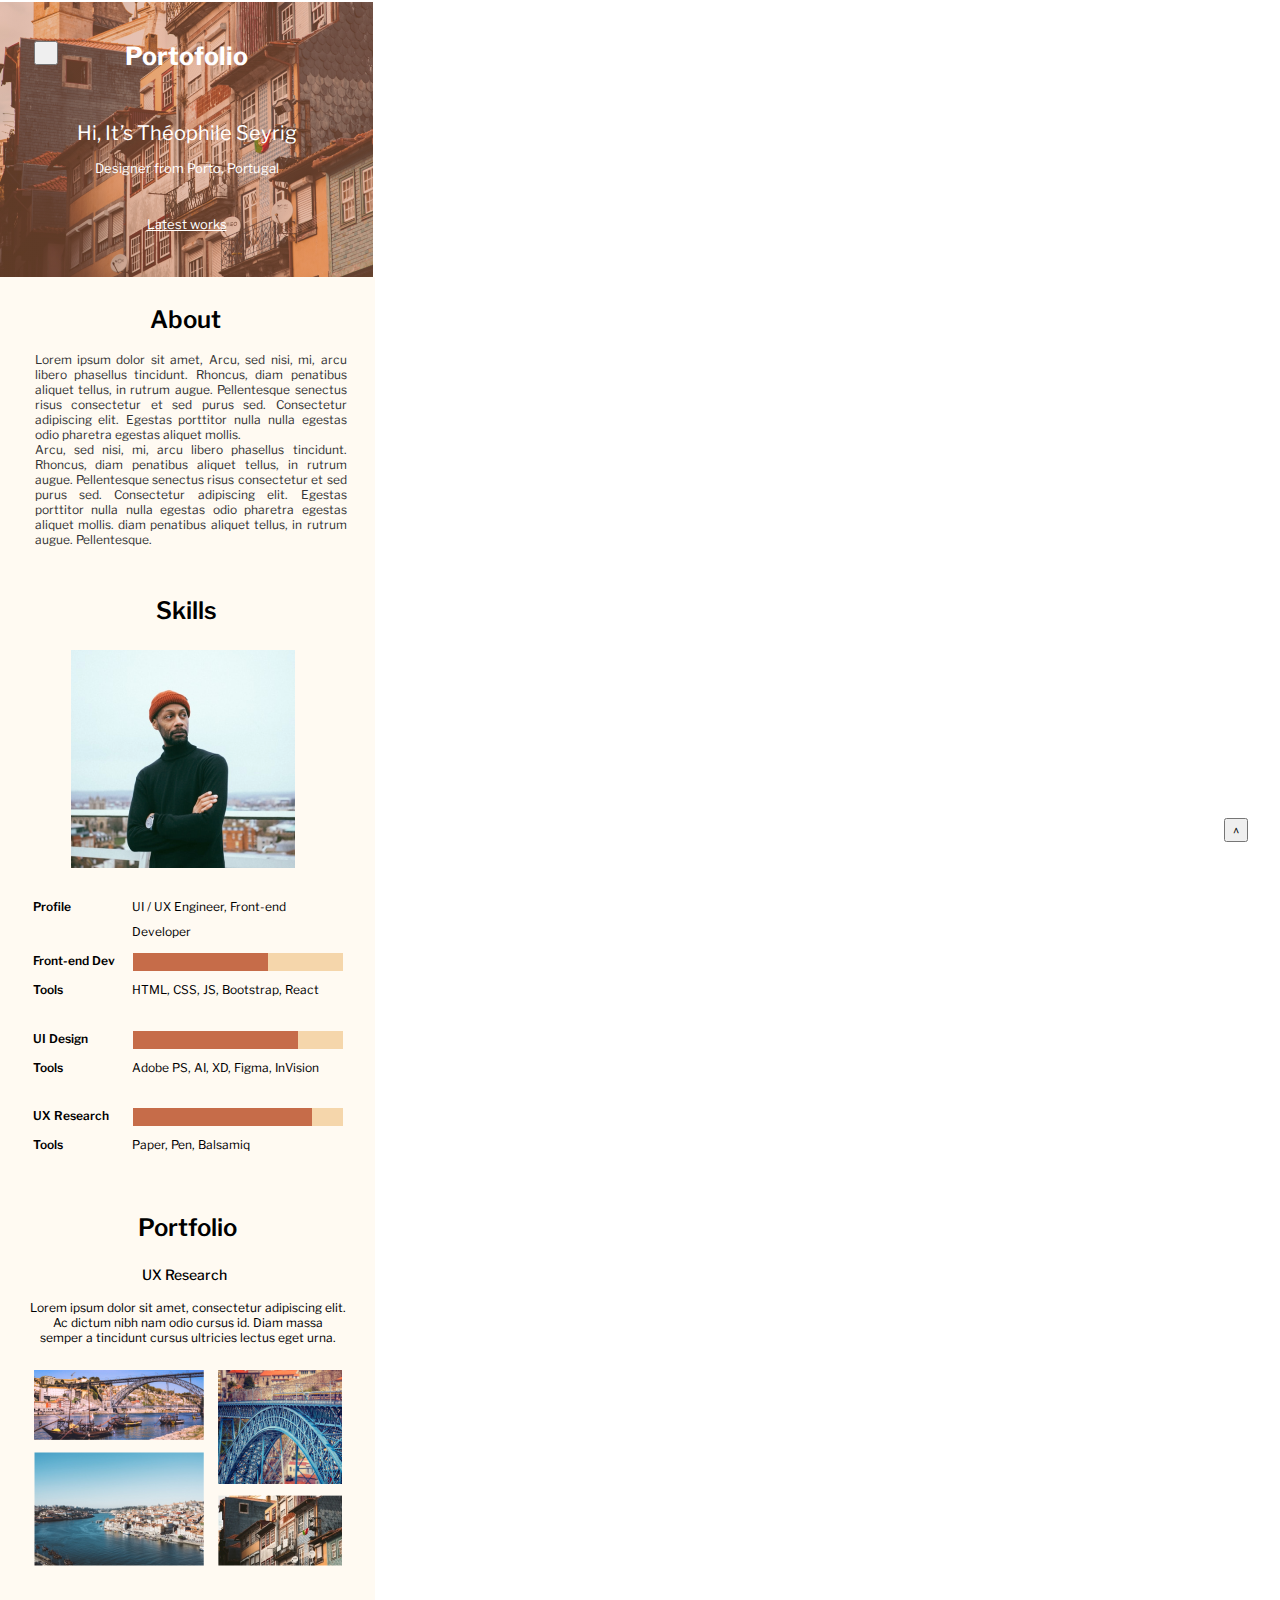
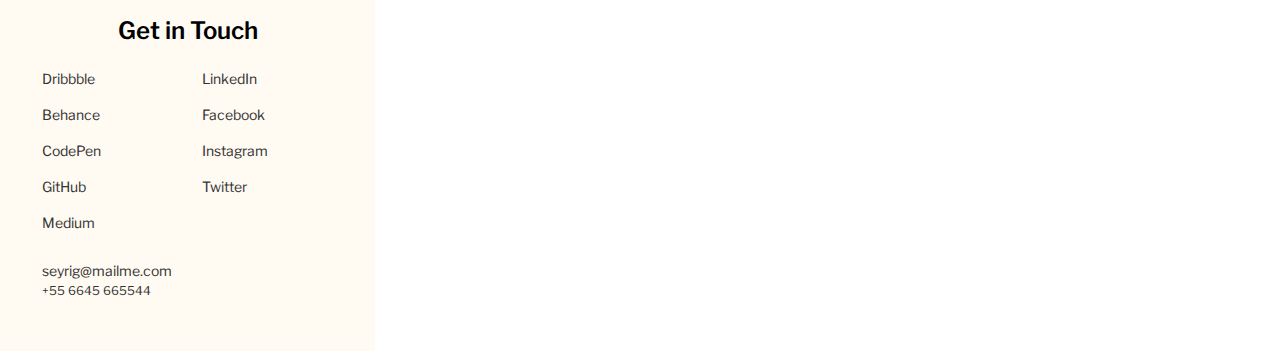
==== Layout/index.html @ 52291bfd "Update index.html" ====
<!DOCTYPE html>
<html lang="en">
<head>
    <meta charset="UTF-8">
    <meta name="viewport" content="width=device-width, initial-scale=1">
    <link rel="preconnect" href="https://fonts.gstatic.com">
    <link href="https://fonts.googleapis.com/css2?family=Libre+Franklin&display=swap" rel="stylesheet">
    <link rel="stylesheet" href="style.css">
    <title>Layout</title>
</head>
<body>
    <header>
        <button></button>
        <section>
            <h1>Portofolio</h1>
            <h2>Hi, It’s Théophile Seyrig</h2>
            <h3>Designer from Porto, Portugal</h3>
            <a href="">Latest works</a>
        </section>
    </header>

    <main>
        <section class="about">
            <h3>About</h3>
            <section class="about__text">
                <p>Lorem ipsum dolor sit amet, Arcu, sed nisi, mi, arcu libero phasellus tincidunt.
                    Rhoncus, diam penatibus aliquet tellus, in rutrum augue.
                    Pellentesque senectus risus consectetur et sed purus sed.
                    Consectetur adipiscing elit.
                    Egestas porttitor nulla nulla egestas odio pharetra egestas aliquet mollis.</p>
                <p>Arcu, sed nisi, mi, arcu libero phasellus tincidunt.
                    Rhoncus, diam penatibus aliquet tellus, in rutrum augue.
                    Pellentesque senectus risus consectetur et sed purus sed.
                    Consectetur adipiscing elit.
                    Egestas porttitor nulla nulla egestas odio pharetra egestas aliquet mollis.
                    diam penatibus aliquet tellus, in rutrum augue.
                    Pellentesque.</p>
            </section>
        </section>
        <section class="skills">
            <h3>Skills</h3>
            <img src="img/Profile%20Picture.png" alt="Profile Picture">
            <section class="skills__points">
                <h5>Profile</h5>
                <p>UI / UX Engineer, Front-end Developer</p>
            </section>
            <section class="progress-block">
                <section>
                    <section class="skills__points">
                        <h5>Front-end Dev</h5>
                        <div class="progress_max"><div class="front-end__progress_value"></div></div>
                    </section>
                    <section class="skills__points tools">
                        <h5>Tools</h5>
                        <p>HTML, CSS, JS, Bootstrap, React</p>
                    </section>
                </section>
                <section>
                    <section class="skills__points tools">
                        <h5>UI Design</h5>
                        <div class="progress_max"><div class="design__progress_value"></div></div>
                    </section>
                    <section class="skills__points">
                        <h5>Tools</h5>
                        <p>Adobe PS, AI, XD, Figma, InVision</p>
                    </section>
                </section>
                <section>
                    <section class="skills__points">
                        <h5>UX Research</h5>
                        <div class="progress_max"><div class="research__progress_value"></div></div>
                    </section>
                    <section class="skills__points tools">
                        <h5>Tools</h5>
                        <p>Paper, Pen, Balsamiq</p>
                    </section>
                </section>
            </section>
        </section>
        <section class="portfolio">
            <h3>Portfolio</h3>
            <h4>UX Research</h4>
            <p>Lorem ipsum dolor sit amet, consectetur adipiscing elit.
                <br>Ac dictum nibh nam odio cursus id. Diam massa<br>
                semper a tincidunt cursus ultricies lectus eget urna.</p>
            <section class="portfolio__collage">
                <section>
                    <img src="img/pic1.png" alt="pic1" class="pic1">
                    <img src="img/pic3.png" alt="pic3" class="pic3">
                </section>
                <section>
                    <img src="img/pic2.png" alt="pic2" class="pic2">
                    <img src="img/pic4.png" alt="pic4" class="pic4">
                </section>
            </section>
        </section>
    </main>

    <footer>
        <h3>Get in Touch</h3>
        <section class="links">
            <section class="portfolio__links">
                <a href="">Dribbble</a>
                <a href="">Behance</a>
                <a href="">CodePen</a>
                <a href="">GitHub</a>
                <a href="">Medium</a>
            </section>
            <section class="social-network__links">
                <a href="">LinkedIn</a>
                <a href="">Facebook</a>
                <a href="">Instagram</a>
                <a href="">Twitter</a>
            </section>
        </section>
        <section class="contacts">
            <a href="mailto: seyrig@mailme.com" class="email">seyrig@mailme.com</a>
            <br>
            <a href="tel: +556645665544" class="phone">+55 6645 665544</a>
        </section>
    </footer>
    <button class="to-top-btn">^</button>
</body>
</html>
---- Layout/style.css ----
* {
    margin: 0;
    font-family: 'Libre Franklin';
    box-sizing: border-box;
}

header {
    background: linear-gradient( rgba(198, 108, 73, 0.4), rgba(198, 108, 73, 0.4)), url("img/bg.png");
    width: 373px;
    height: 275px;
    margin-top: 2px;
    margin-right: 2px;
    position: relative;
}

header button {
    position: absolute;
    top: 39px;
    left: 34px;
    width: 24px;
    height: 24px;
}

header section {
    height: 260px;
    display: flex;
    flex-direction: column;
    align-items: center;
    justify-items: center;
}

header h1 {
    margin-top: 40px;
    font-style: normal;
    font-weight: bold;
    font-size: 25px;
    line-height: 29px;
    text-align: center;
    color: white;
}

header h2 {
    margin-top: 50px;
    font-style: normal;
    font-weight: normal;
    font-size: 20px;
    line-height: 24px;
    display: flex;
    align-items: center;
    color: white;
}

header h3 {
    margin-top: 15px;
    font-style: normal;
    font-weight: normal;
    font-size: 13px;
    line-height: 16px;
    color: white;
}
header a {
    margin-top: 40px;
    font-family: 'Libre Franklin', sans-serif;
    font-style: normal;
    font-weight: normal;
    font-size: 13px;
    line-height: 16px;
    color: white;
}

main, footer {
    width: 375px;
    background: #FFFAF2;
}

.about {
    height: 293px;
    display: flex;
    flex-direction: column;
    justify-content: space-evenly;
    align-items: center
}

.about h3 {
    margin-left: -5px;
    font-style: normal;
    font-weight: 600;
    font-size: 24px;
    line-height: 29px;
}

.about__text {
    width: 312px;
    height: 190px;
    margin-top: -9px;
    margin-left: 6px;
    display: flex;
    flex-direction: column;
    justify-content: space-between;
    font-style: normal;
    font-weight: normal;
    font-size: 12px;
    line-height: 15px;
    text-align: justify;
    color: #333333;
}

.skills {
    height: 617px;
    width: 375px;
    display: flex;
    flex-direction: column;
    align-items: center;
    justify-content: space-evenly;
}

.skills h3 {
    margin-left: -2px;
    font-style: normal;
    font-weight: 600;
    font-size: 24px;
    line-height: 29px;
}

.skills img {
    width: 224px;
    height: 218px;
    margin-left: -10px;
}

.skills h5 {
    font-style: normal;
    font-weight: 600;
    font-size: 12px;
    line-height: 25px;
}

.skills p {
    width: 211px;
    font-style: normal;
    font-weight: normal;
    font-size: 12px;
    line-height: 25px;
}

.progress-block {
    height: 213px;
    width: 310px;
    display: flex;
    flex-direction: column;
    justify-content: space-between;
}

.skills__points {
    height: 29px;
}

.skills__points {
    width: 310px;
    display: flex;
    flex-direction: row;
    justify-content: space-between;
}

.progress_max {
    margin-top: 5px;
    width: 210px;
    height: 18px;
    background-color: #F5D6AB;
}

.front-end__progress_value {
    width: 135px;
    height: 100%;
    background-color: #C66C49;
}

.design__progress_value {
    width: 165px;
    height: 100%;
    background-color: #C66C49;
}

.research__progress_value {
    width: 179px;
    height: 100%;
    background-color: #C66C49;
}

.portfolio {
    width: 375px;
    height: 404px;
    display: flex;
    flex-direction: column;
    justify-content: space-evenly;
    align-items: center;
}

.portfolio h3 {
    margin-top: 1px;
    margin-left: -1px;
    font-style: normal;
    font-weight: 600;
    font-size: 24px;
    line-height: 29px;
}

.portfolio h4 {
    margin-top: -5px;
    margin-left: -7px;
    font-style: normal;
    font-weight: 500;
    font-size: 14px;
    line-height: 25px;
}

.portfolio p {
    margin-top: -11px;
    font-style: normal;
    font-weight: normal;
    font-size: 12px;
    line-height: 15px;
    text-align: center;
}

.portfolio__collage {
    width: 308px;
    height: 196px;
    display: flex;
    flex-direction: row;
    justify-content: space-between;
}

.portfolio__collage section {
    display: flex;
    flex-direction: column;
    justify-content: space-between;
}

footer {
    height: 360px;
    display: flex;
    flex-direction: column;
}

footer h3 {
    margin-top: 25px;
    align-self: center;
    font-style: normal;
    font-weight: 600;
    font-size: 24px;
    line-height: 29px;
}

.links {
    margin-top: 25px;
    margin-left: 42px;
    display: flex;
    align-items: baseline;
}

.portfolio__links, .social-network__links {
    width: 48%;
    display: flex;
    flex-direction: column;
    justify-content: space-between;
}

.portfolio__links {
    height: 161px;
}

.social-network__links {
    height: 125px;
}

footer a {
    text-decoration: none;
    color: #333333;
}

.links a {
    font-style: normal;
    font-weight: normal;
    font-size: 14px;
    line-height: 17px;
}

.contacts {
    margin-top: 30px;
    margin-left: 42px;
}

.email {
    font-style: normal;
    font-weight: normal;
    font-size: 14px;
    line-height: 17px;
}

.phone {
    margin-top: 7px;
    font-style: normal;
    font-weight: normal;
    font-size: 12px;
    line-height: 15px;
}

.to-top-btn {
    position: fixed;
    width: 24px;
    height: 24px;
    right: 32px;
    bottom: 58px;
}
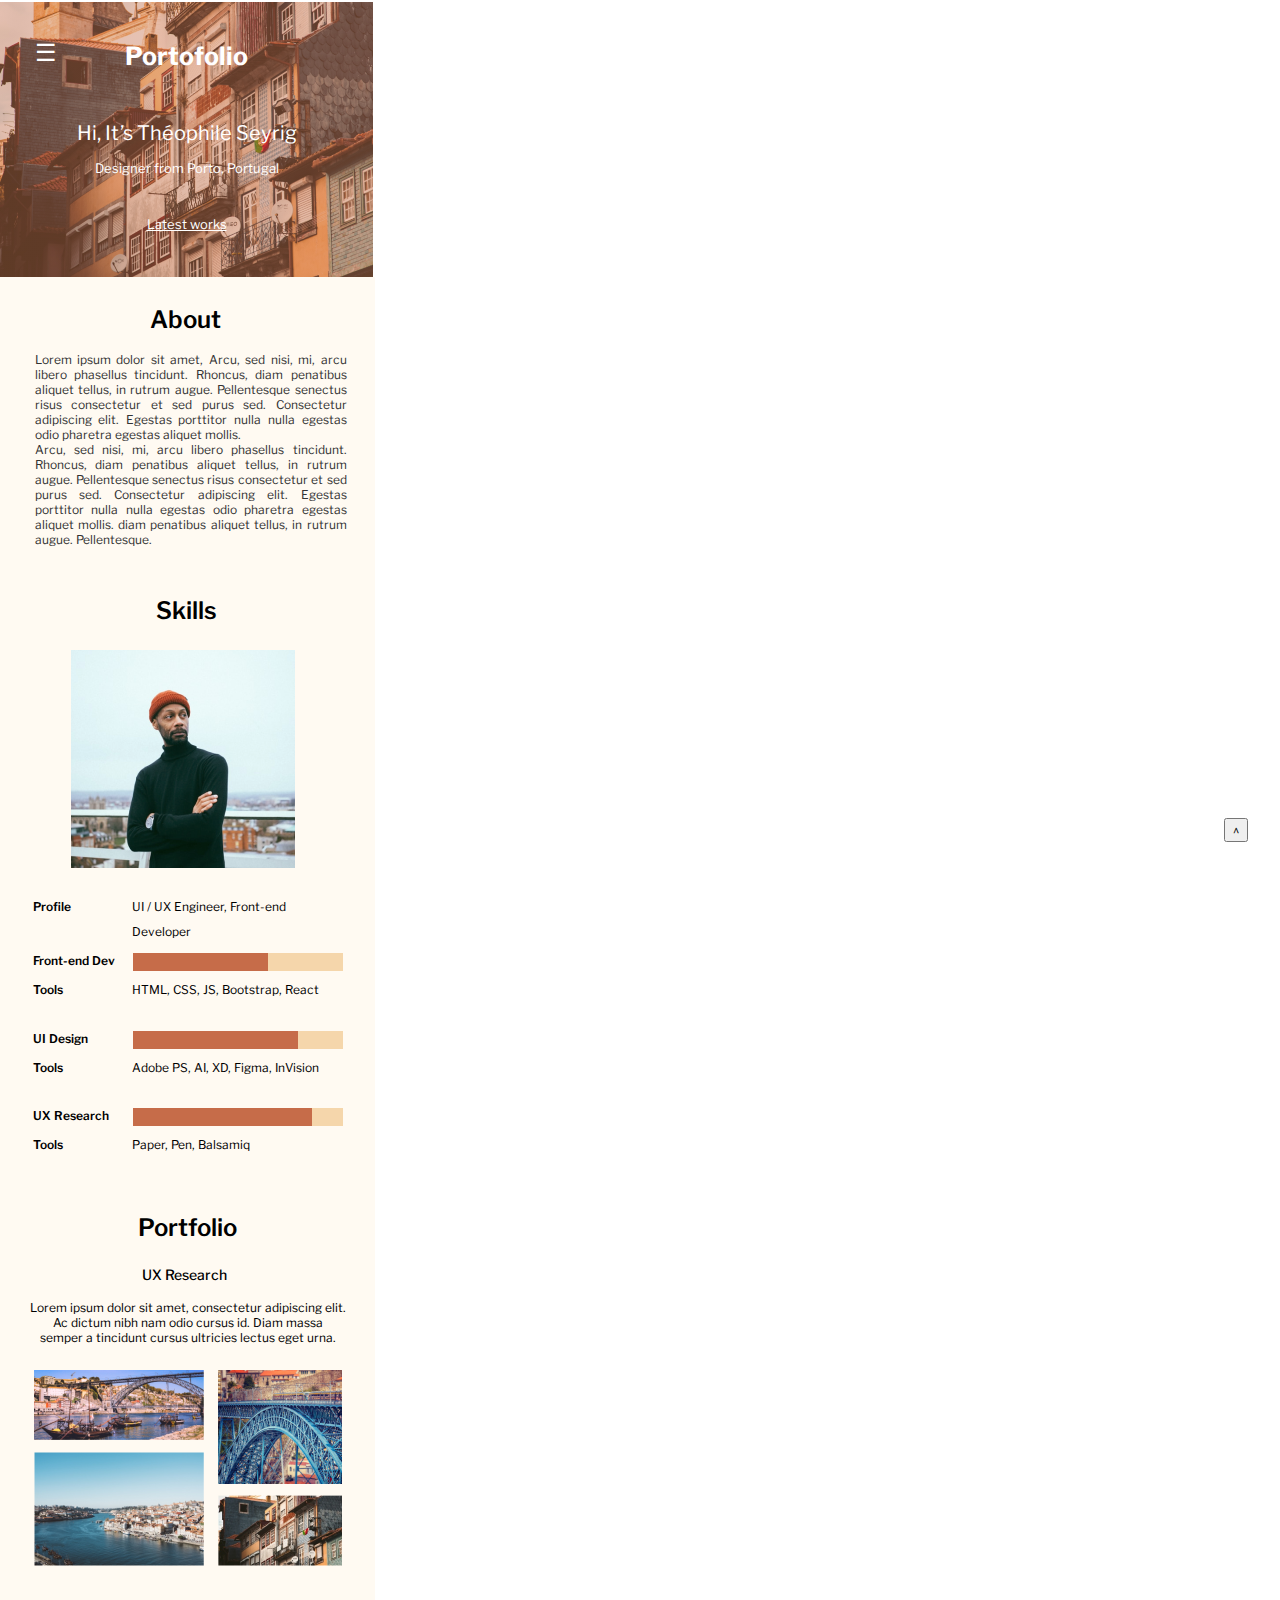
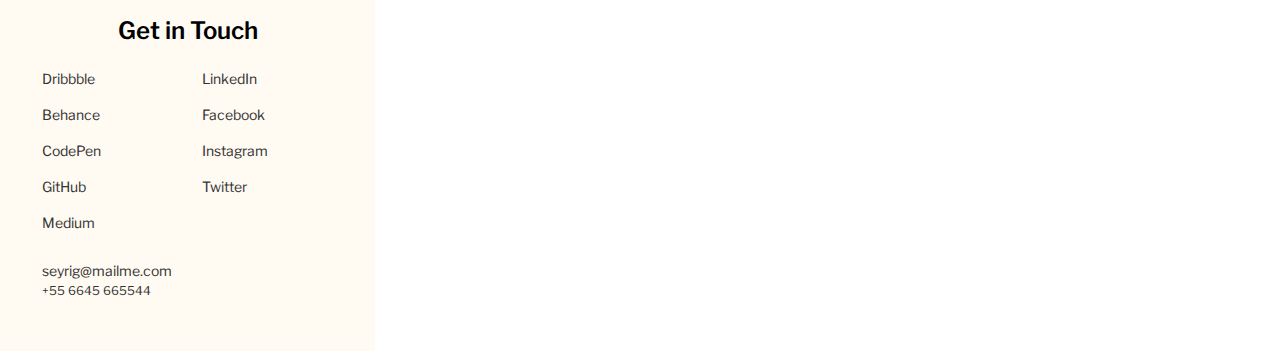
==== commit 9aa0e303: "Added btn" ====
--- a/Layout/index.html
+++ b/Layout/index.html
@@ -10,7 +10,7 @@
 </head>
 <body>
     <header>
-        <button></button>
+        <button>☰</button>
         <section>
             <h1>Portofolio</h1>
             <h2>Hi, It’s Théophile Seyrig</h2>
@@ -121,4 +121,4 @@
     </footer>
     <button class="to-top-btn">^</button>
 </body>
-</html>
+</html>--- a/Layout/style.css
+++ b/Layout/style.css
@@ -19,6 +19,13 @@
     left: 34px;
     width: 24px;
     height: 24px;
+    border: 0;
+    padding: 0;
+    /*font-family: Segoe MDL2 Assets;*/
+    font-size: 24px;
+    line-height: 24px;
+    color: white;
+    background: transparent;
 }
 
 header section {
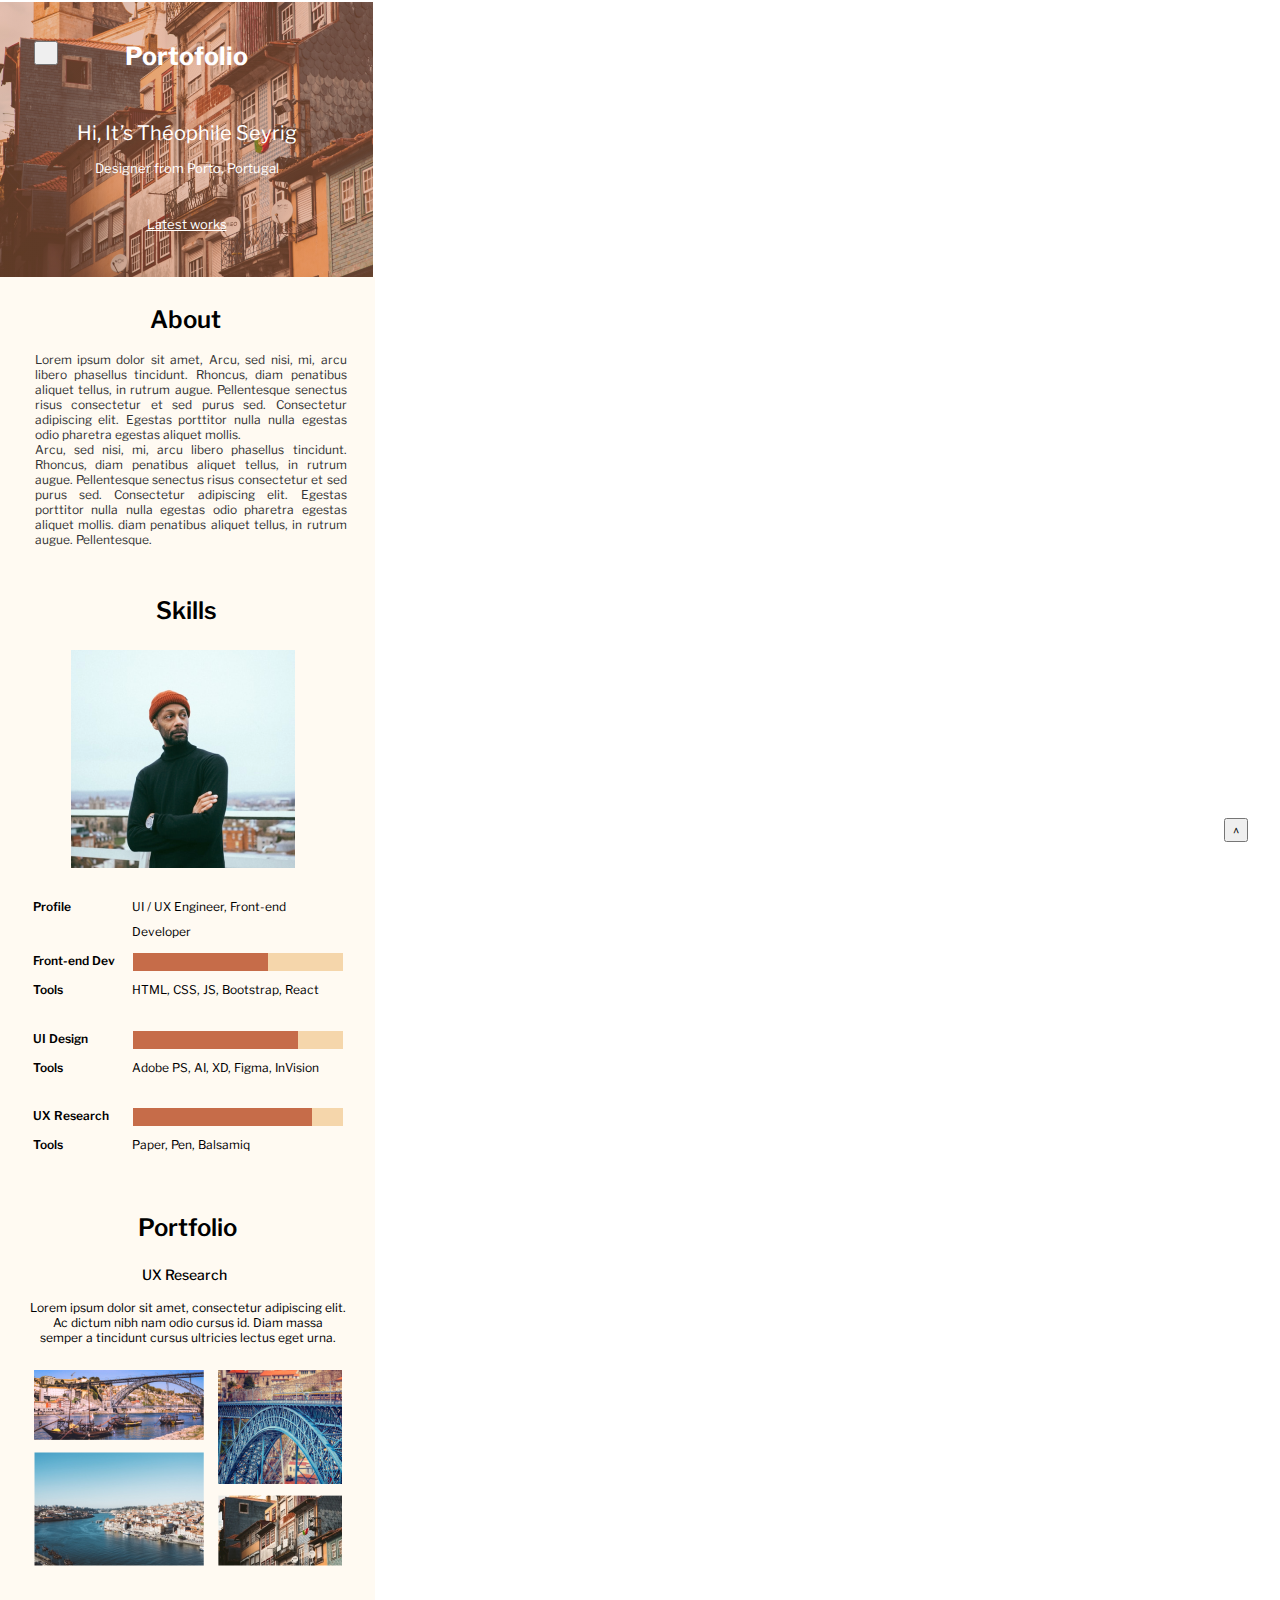
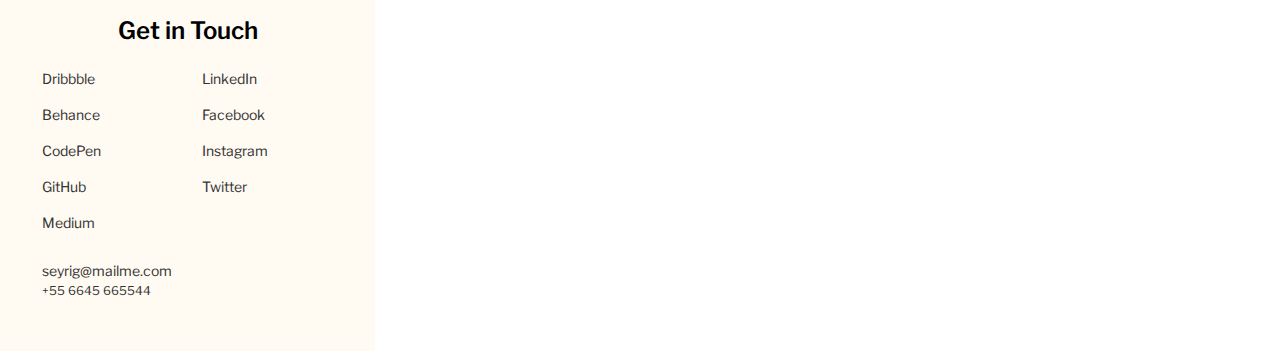
==== commit 418c3ba5: "Added btn" ====
--- a/Layout/index.html
+++ b/Layout/index.html
@@ -10,7 +10,7 @@
 </head>
 <body>
     <header>
-        <button>☰</button>
+        <button></button>
         <section>
             <h1>Portofolio</h1>
             <h2>Hi, It’s Théophile Seyrig</h2>
@@ -121,4 +121,4 @@
     </footer>
     <button class="to-top-btn">^</button>
 </body>
-</html>+</html>
--- a/Layout/style.css
+++ b/Layout/style.css
@@ -19,13 +19,7 @@
     left: 34px;
     width: 24px;
     height: 24px;
-    border: 0;
-    padding: 0;
-    /*font-family: Segoe MDL2 Assets;*/
-    font-size: 24px;
-    line-height: 24px;
-    color: white;
-    background: transparent;
+
 }
 
 header section {
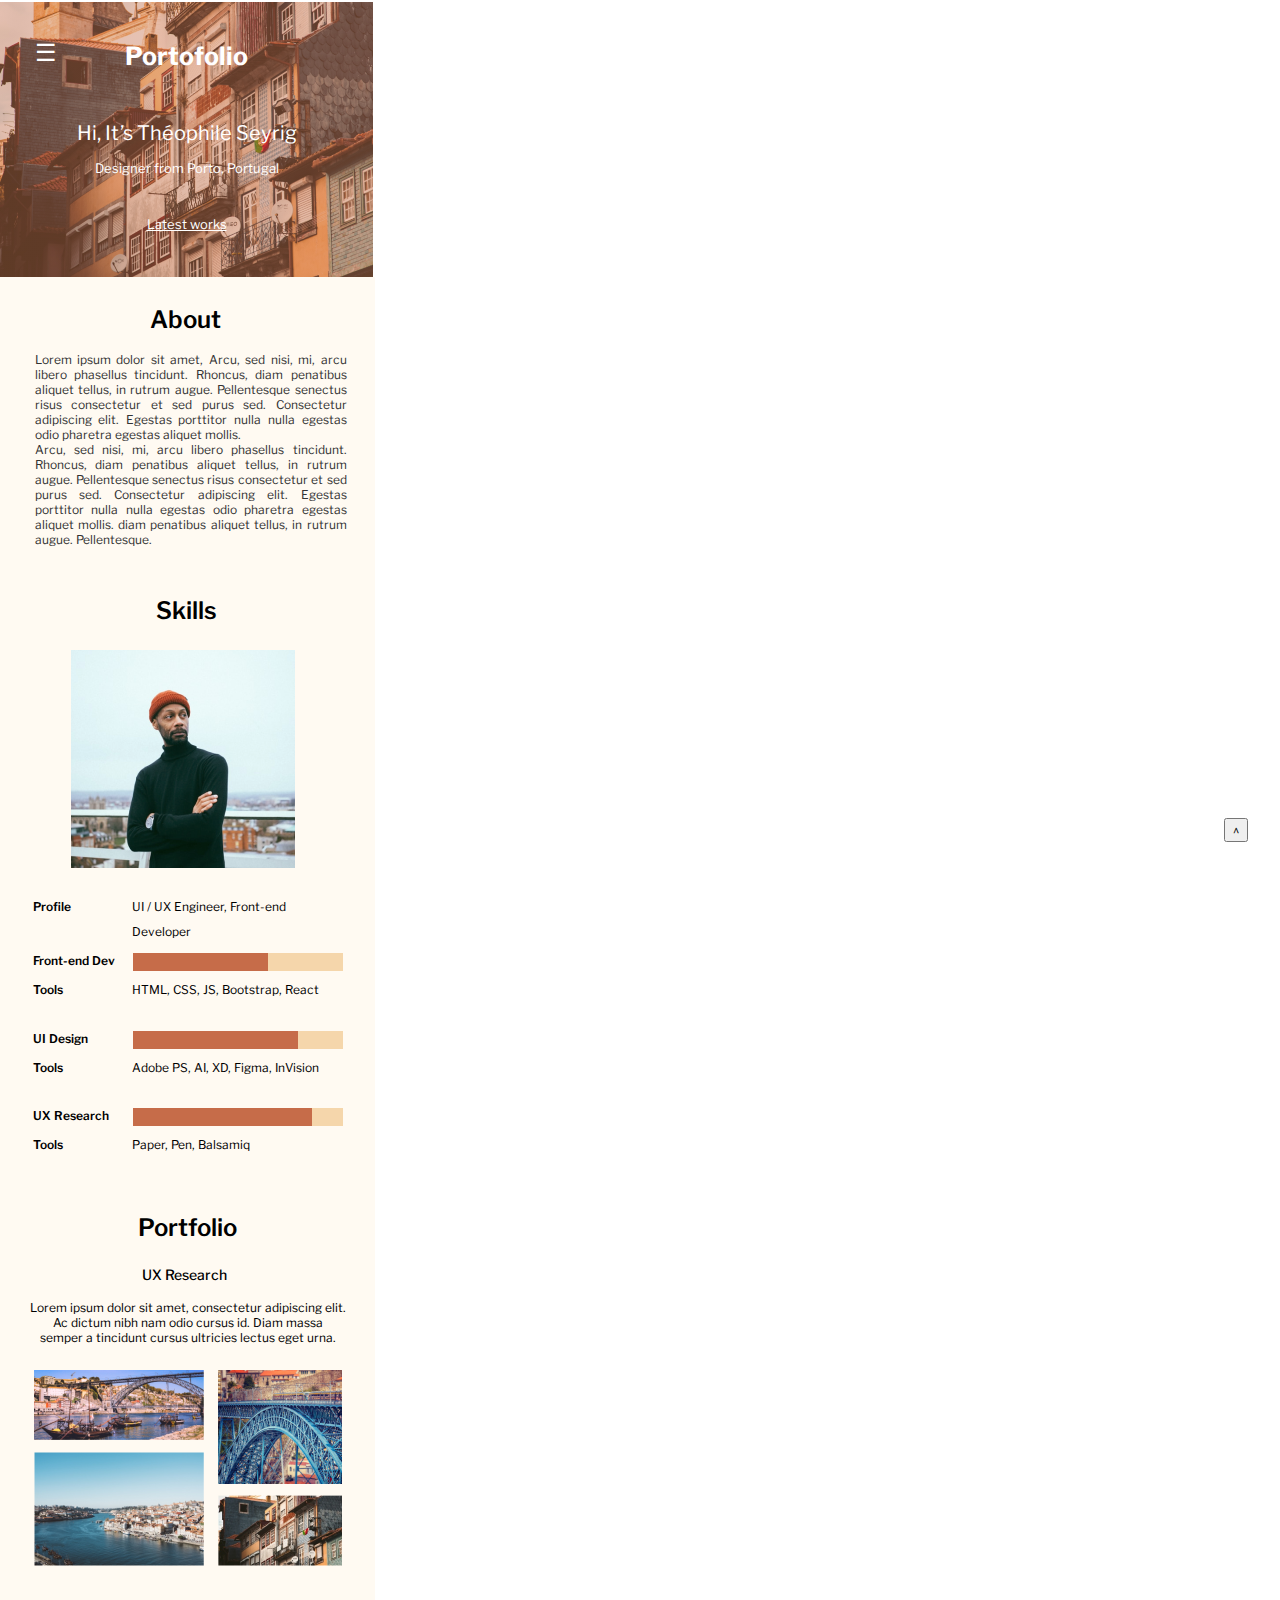
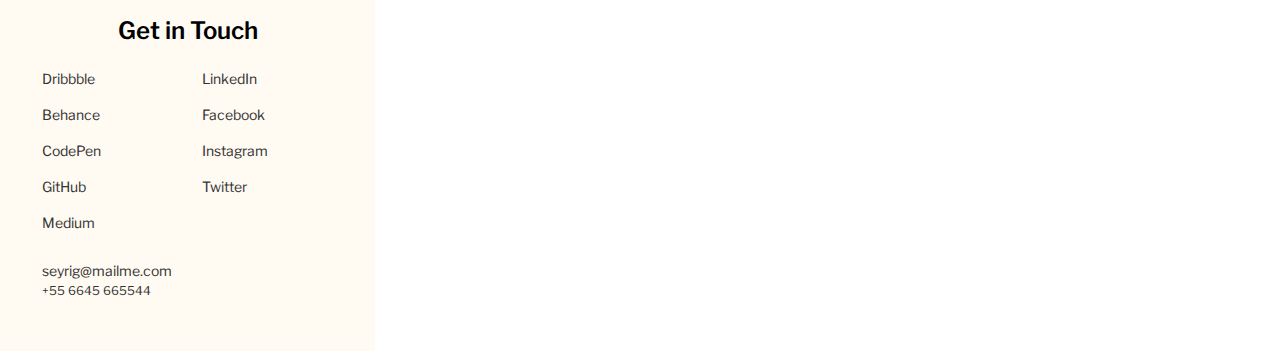
==== commit 603f538b: "Added btn" ====
--- a/Layout/index.html
+++ b/Layout/index.html
@@ -10,7 +10,7 @@
 </head>
 <body>
     <header>
-        <button></button>
+        <button>☰</button>
         <section>
             <h1>Portofolio</h1>
             <h2>Hi, It’s Théophile Seyrig</h2>
--- a/Layout/style.css
+++ b/Layout/style.css
@@ -19,7 +19,13 @@
     left: 34px;
     width: 24px;
     height: 24px;
-
+    border: 0;
+    padding: 0;
+    /*font-family: Segoe MDL2 Assets;*/
+    font-size: 24px;
+    line-height: 24px;
+    color: white;
+    background: transparent;
 }
 
 header section {
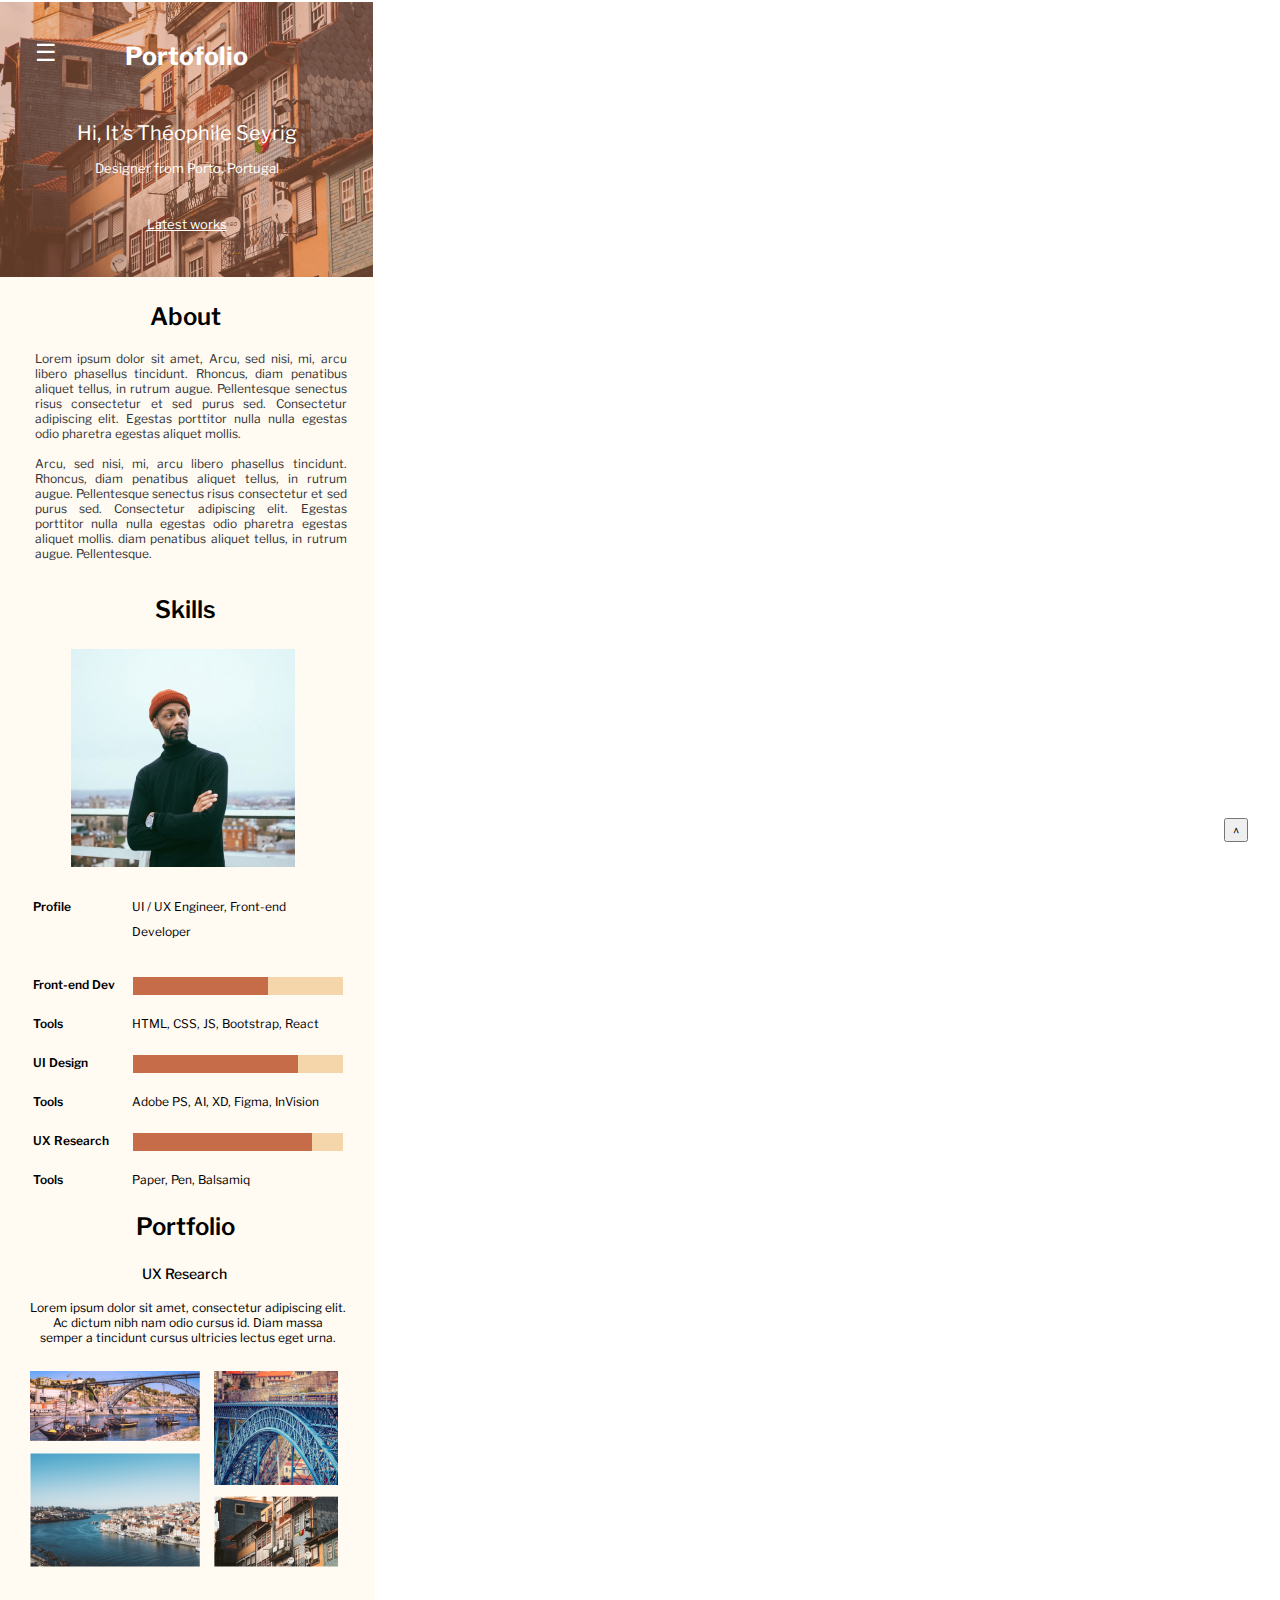
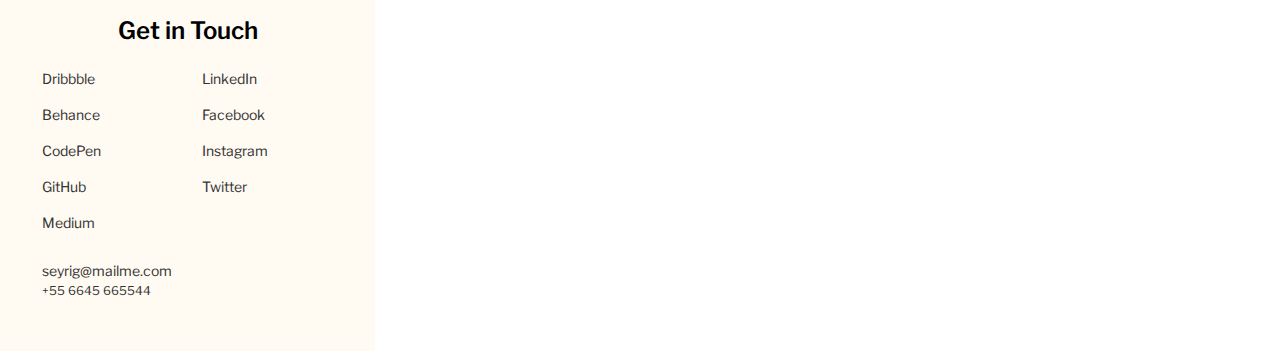
==== commit 0d223a8e: "Laptop emplementation" ====
--- a/Layout/index.html
+++ b/Layout/index.html
@@ -10,9 +10,18 @@
 </head>
 <body>
     <header>
-        <button>☰</button>
+        <nav>
+            <button>☰</button>
+            <h1>Portofolio</h1>
+            <ul>
+                <li>Home</li>
+                <li>About</li>
+                <li>Skills</li>
+                <li>Portfolio</li>
+                <li>Contact</li>
+            </ul>
+        </nav>
         <section>
-            <h1>Portofolio</h1>
             <h2>Hi, It’s Théophile Seyrig</h2>
             <h3>Designer from Porto, Portugal</h3>
             <a href="">Latest works</a>
@@ -28,6 +37,7 @@
                     Pellentesque senectus risus consectetur et sed purus sed.
                     Consectetur adipiscing elit.
                     Egestas porttitor nulla nulla egestas odio pharetra egestas aliquet mollis.</p>
+                <br>
                 <p>Arcu, sed nisi, mi, arcu libero phasellus tincidunt.
                     Rhoncus, diam penatibus aliquet tellus, in rutrum augue.
                     Pellentesque senectus risus consectetur et sed purus sed.
@@ -39,40 +49,44 @@
         </section>
         <section class="skills">
             <h3>Skills</h3>
-            <img src="img/Profile%20Picture.png" alt="Profile Picture">
-            <section class="skills__points">
-                <h5>Profile</h5>
-                <p>UI / UX Engineer, Front-end Developer</p>
-            </section>
-            <section class="progress-block">
-                <section>
-                    <section class="skills__points">
-                        <h5>Front-end Dev</h5>
-                        <div class="progress_max"><div class="front-end__progress_value"></div></div>
-                    </section>
-                    <section class="skills__points tools">
-                        <h5>Tools</h5>
-                        <p>HTML, CSS, JS, Bootstrap, React</p>
-                    </section>
-                </section>
-                <section>
-                    <section class="skills__points tools">
-                        <h5>UI Design</h5>
-                        <div class="progress_max"><div class="design__progress_value"></div></div>
+            <section>
+                <img src="img/Profile%20Picture.png" alt="Profile Picture">
+                <section class="progress-block">
+                    <section class="skills__profile">
+                        <h5>Profile</h5>
+                        <p>UI / UX Engineer, Front-end Developer</p>
                     </section>
                     <section class="skills__points">
-                        <h5>Tools</h5>
-                        <p>Adobe PS, AI, XD, Figma, InVision</p>
-                    </section>
-                </section>
-                <section>
-                    <section class="skills__points">
-                        <h5>UX Research</h5>
-                        <div class="progress_max"><div class="research__progress_value"></div></div>
-                    </section>
-                    <section class="skills__points tools">
-                        <h5>Tools</h5>
-                        <p>Paper, Pen, Balsamiq</p>
+                        <section>
+                            <section class="skills__point">
+                                <h5>Front-end Dev</h5>
+                                <div class="progress_max"><div class="front-end__progress_value"></div></div>
+                            </section>
+                            <section class="skills__point">
+                                <h5>Tools</h5>
+                                <p>HTML, CSS, JS, Bootstrap, React</p>
+                            </section>
+                        </section>
+                        <section>
+                            <section class="skills__point">
+                                <h5>UI Design</h5>
+                                <div class="progress_max"><div class="design__progress_value"></div></div>
+                            </section>
+                            <section class="skills__point">
+                                <h5>Tools</h5>
+                                <p>Adobe PS, AI, XD, Figma, InVision</p>
+                            </section>
+                        </section>
+                        <section>
+                            <section class="skills__point">
+                                <h5>UX Research</h5>
+                                <div class="progress_max"><div class="research__progress_value"></div></div>
+                            </section>
+                            <section class="skills__point">
+                                <h5>Tools</h5>
+                                <p>Paper, Pen, Balsamiq</p>
+                            </section>
+                        </section>
                     </section>
                 </section>
             </section>
@@ -80,17 +94,19 @@
         <section class="portfolio">
             <h3>Portfolio</h3>
             <h4>UX Research</h4>
-            <p>Lorem ipsum dolor sit amet, consectetur adipiscing elit.
-                <br>Ac dictum nibh nam odio cursus id. Diam massa<br>
-                semper a tincidunt cursus ultricies lectus eget urna.</p>
-            <section class="portfolio__collage">
-                <section>
-                    <img src="img/pic1.png" alt="pic1" class="pic1">
-                    <img src="img/pic3.png" alt="pic3" class="pic3">
-                </section>
-                <section>
-                    <img src="img/pic2.png" alt="pic2" class="pic2">
-                    <img src="img/pic4.png" alt="pic4" class="pic4">
+            <section>
+                <p>Lorem ipsum dolor sit amet, consectetur adipiscing elit.
+                    <br>Ac dictum nibh nam odio cursus id. Diam massa<br>
+                    semper a tincidunt cursus ultricies lectus eget urna.</p>
+                <section class="portfolio__collage">
+                    <section class="portfolio__collage_column">
+                        <img src="img/pic1.png" alt="pic1" class="pic1">
+                        <img src="img/pic3.png" alt="pic3" class="pic3">
+                    </section>
+                    <section class="portfolio__collage_column">
+                        <img src="img/pic2.png" alt="pic2" class="pic2">
+                        <img src="img/pic4.png" alt="pic4" class="pic4">
+                    </section>
                 </section>
             </section>
         </section>
--- a/Layout/style.css
+++ b/Layout/style.css
@@ -11,6 +11,13 @@
     margin-top: 2px;
     margin-right: 2px;
     position: relative;
+}
+
+header nav {
+    display: flex;
+    padding-top: 40px;
+    padding-left: 34px;
+    justify-content: center;
 }
 
 header button {
@@ -28,16 +35,8 @@
     background: transparent;
 }
 
-header section {
-    height: 260px;
-    display: flex;
-    flex-direction: column;
-    align-items: center;
-    justify-items: center;
-}
-
 header h1 {
-    margin-top: 40px;
+    margin-left: -35px;
     font-style: normal;
     font-weight: bold;
     font-size: 25px;
@@ -46,6 +45,24 @@
     color: white;
 }
 
+header section {
+    height: 260px;
+    display: flex;
+    flex-direction: column;
+    align-items: center;
+    justify-items: center;
+}
+
+header ul {
+    list-style-type: none;
+    display: none;
+    color: white;
+    font-style: normal;
+    font-weight: normal;
+    font-size: 18px;
+    line-height: 22px;
+}
+
 header h2 {
     margin-top: 50px;
     font-style: normal;
@@ -80,26 +97,26 @@
     background: #FFFAF2;
 }
 
-.about {
-    height: 293px;
-    display: flex;
-    flex-direction: column;
-    justify-content: space-evenly;
-    align-items: center
-}
-
-.about h3 {
+main h3 {
     margin-left: -5px;
+    padding-top: 25px;
     font-style: normal;
     font-weight: 600;
     font-size: 24px;
     line-height: 29px;
 }
 
+.about {
+    height: 293px;
+    display: flex;
+    flex-direction: column;
+    align-items: center;
+}
+
 .about__text {
     width: 312px;
     height: 190px;
-    margin-top: -9px;
+    margin-top: 20px;
     margin-left: 6px;
     display: flex;
     flex-direction: column;
@@ -118,21 +135,13 @@
     display: flex;
     flex-direction: column;
     align-items: center;
-    justify-content: space-evenly;
-}
-
-.skills h3 {
-    margin-left: -2px;
-    font-style: normal;
-    font-weight: 600;
-    font-size: 24px;
-    line-height: 29px;
 }
 
 .skills img {
+    margin-top: 25px;
+    margin-left: 38px;
     width: 224px;
     height: 218px;
-    margin-left: -10px;
 }
 
 .skills h5 {
@@ -151,21 +160,33 @@
 }
 
 .progress-block {
-    height: 213px;
+    margin-top: 25px;
+    height: 269px;
     width: 310px;
     display: flex;
     flex-direction: column;
+}
+
+.skills__profile {
+    margin-top: -2px;
+    display: flex;
+    flex-direction: row;
     justify-content: space-between;
 }
 
 .skills__points {
+    margin-top: 28px;
+    display: flex;
+    flex-direction: column;
+    justify-content: space-between;
+}
+
+.skills__point {
     height: 29px;
-}
-
-.skills__points {
     width: 310px;
-    display: flex;
-    flex-direction: row;
+    padding-bottom: 39px;
+    display: flex;
+    flex-flow: row nowrap;
     justify-content: space-between;
 }
 
@@ -199,21 +220,11 @@
     height: 404px;
     display: flex;
     flex-direction: column;
-    justify-content: space-evenly;
     align-items: center;
 }
 
-.portfolio h3 {
-    margin-top: 1px;
-    margin-left: -1px;
-    font-style: normal;
-    font-weight: 600;
-    font-size: 24px;
-    line-height: 29px;
-}
-
 .portfolio h4 {
-    margin-top: -5px;
+    margin-top: 20px;
     margin-left: -7px;
     font-style: normal;
     font-weight: 500;
@@ -222,7 +233,6 @@
 }
 
 .portfolio p {
-    margin-top: -11px;
     font-style: normal;
     font-weight: normal;
     font-size: 12px;
@@ -230,7 +240,12 @@
     text-align: center;
 }
 
+.portfolio>section {
+    margin-top: 14px;
+}
+
 .portfolio__collage {
+    margin-top: 26px;
     width: 308px;
     height: 196px;
     display: flex;
@@ -238,7 +253,7 @@
     justify-content: space-between;
 }
 
-.portfolio__collage section {
+.portfolio__collage_column {
     display: flex;
     flex-direction: column;
     justify-content: space-between;
@@ -319,4 +334,189 @@
     height: 24px;
     right: 32px;
     bottom: 58px;
+}
+
+
+
+
+/********************************************/
+/*****************FOR Laptop*****************/
+/********************************************/
+
+@media screen and (min-width: 1440px) {
+    body {
+        min-width: 1440px;
+    }
+
+    header {
+        width: 1440px;
+        min-height: 768px;
+        background: linear-gradient( rgba(198, 108, 73, 0.4), rgba(198, 108, 73, 0.4)), url("img/bg-laptop.png") no-repeat;
+        background-size: cover;
+    }
+
+    header button {
+        display: none;
+    }
+
+    header nav {
+        margin-right: auto;
+        margin-left: auto;
+        padding-top: 93px;
+        width: 1109px;
+        height: 29px;
+        display: flex;
+        justify-content: space-between;
+    }
+
+    header ul {
+        width: 568px;
+        display: flex;
+        flex-direction: row;
+        justify-content: space-between;
+    }
+
+    header section {
+        align-items: flex-start;
+        margin-top: 125px;
+        margin-left: 165px;
+    }
+
+    header h2 {
+        font-style: normal;
+        font-weight: normal;
+        font-size: 64px;
+        line-height: 78px;
+    }
+
+    header h3 {
+        margin-top: 22px;
+        font-style: normal;
+        font-weight: normal;
+        font-size: 24px;
+        line-height: 29px;
+    }
+
+    header a {
+        margin-top: 106px;
+        margin-left: 12px;
+        font-size: 18px;
+        line-height: 22px;
+    }
+
+    main, footer {
+        width: 1440px;
+    }
+
+    main h3 {
+        margin: 0 0 86px;
+        padding-top: 93px;
+        font-weight: bold;
+    }
+
+    .about, .skills, .portfolio {
+        padding-left: 165px;
+    }
+
+    .about p, .portfolio p {
+        font-size: 18px;
+        line-height: 167%;
+    }
+
+    .about {
+        height: 544px;
+        justify-content: normal;
+        align-items: flex-start;
+    }
+
+    .about h3 {
+        margin:0 0 76px;
+    }
+
+    .about__text {
+        margin: 0;
+        width: 1107px;
+    }
+
+    .skills {
+        height: 693px;
+        flex-flow: column;
+        align-items: flex-start;
+    }
+
+    .skills h5, .skills p {
+        font-size: 18px;
+        line-height: 139%;
+    }
+
+    .skills p {
+        width: 446px;
+    }
+
+    .skills img {
+        margin: 0;
+        width: 350px;
+        height: 340px;
+    }
+
+    .skills>section {
+        width: 1110px;
+        display: flex;
+        justify-content: space-between;
+        flex-direction: row;
+    }
+
+    .progress-block {
+        margin: 0;
+        align-self: flex-end;
+        width: 635px;
+        height: 340px;
+    }
+
+    .skills__points {
+        margin-top: 63px;
+        flex-flow: column-reverse;
+    }
+
+    .skills__point {
+        width: 635px;
+        padding-bottom: 45px;
+    }
+
+    .progress_max {
+        width: 446px;
+        height: 24px;
+    }
+
+    .research__progress_value {
+        width: 381px;
+    }
+
+    .design__progress_value {
+        width: 351px;
+    }
+
+    .front-end__progress_value {
+        width: 286px;
+    }
+
+    .portfolio {
+        height: 822px;
+        align-items: flex-start;
+    }
+
+    .portfolio h4 {
+        margin-top: 0;
+        margin-left: 4px;
+        font-weight: 600;
+        font-size: 18px;
+        line-height: 25px;
+    }
+
+    .portfolio>section {
+        height: 403px;
+        display: flex;
+        flex-flow: row;
+        justify-content: space-between;
+    }
 }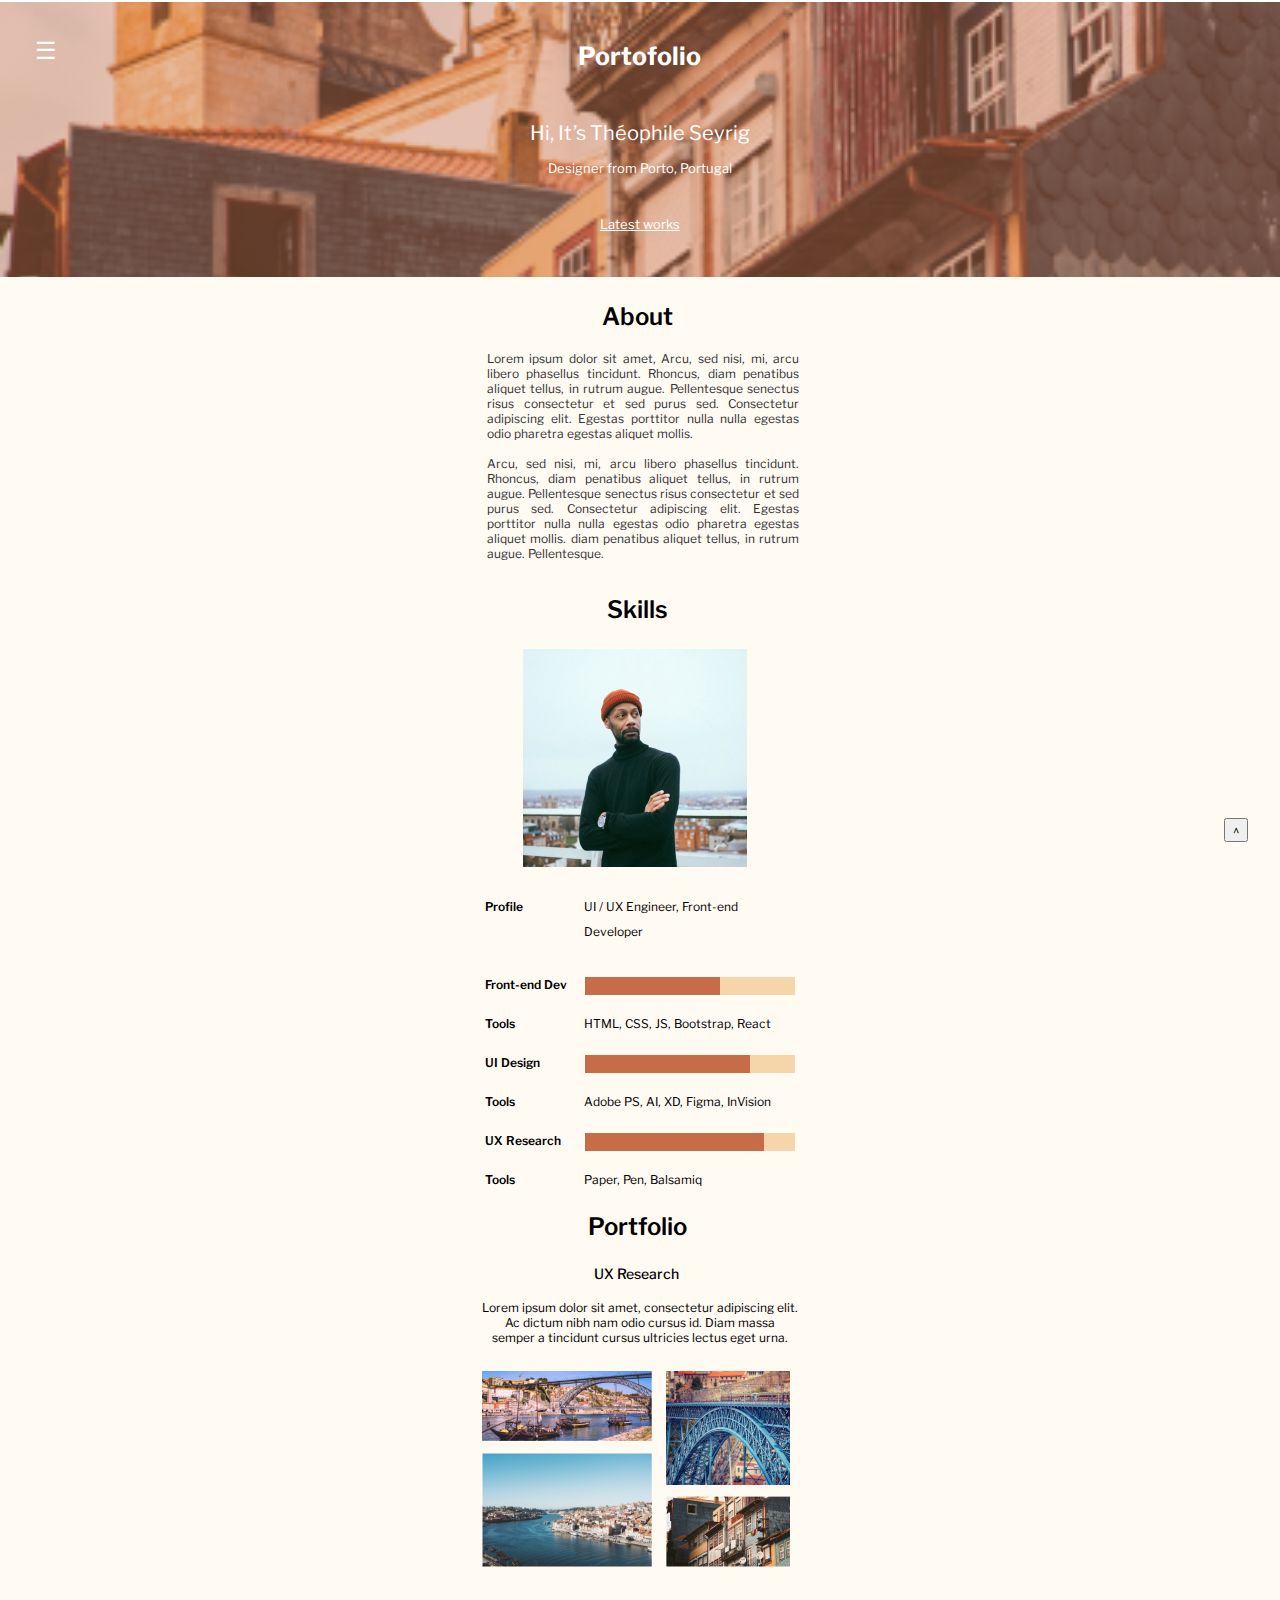
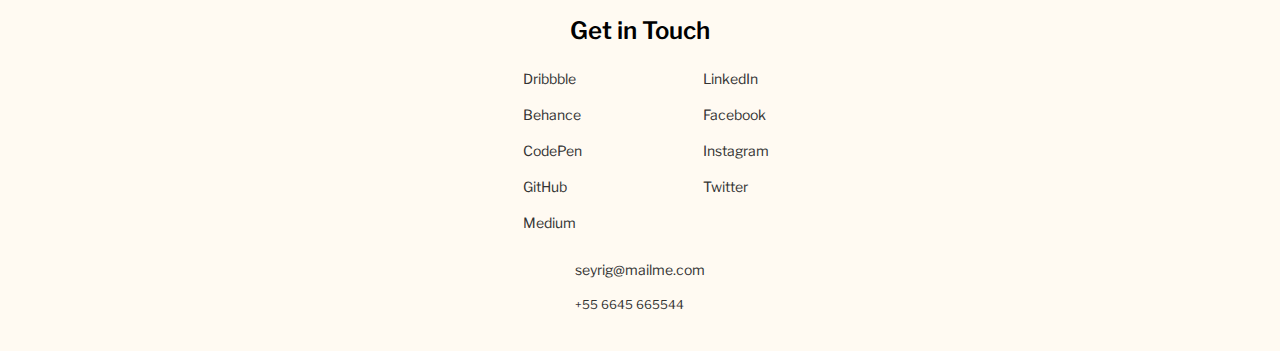
==== commit ac32428f: "Update layout" ====
--- a/Layout/index.html
+++ b/Layout/index.html
@@ -100,12 +100,12 @@
                     semper a tincidunt cursus ultricies lectus eget urna.</p>
                 <section class="portfolio__collage">
                     <section class="portfolio__collage_column">
-                        <img src="img/pic1.png" alt="pic1" class="pic1">
-                        <img src="img/pic3.png" alt="pic3" class="pic3">
+                        <img src="img/pic1.png" alt="pic1" id="pic1">
+                        <img src="img/pic3.png" alt="pic3" id="pic3">
                     </section>
                     <section class="portfolio__collage_column">
-                        <img src="img/pic2.png" alt="pic2" class="pic2">
-                        <img src="img/pic4.png" alt="pic4" class="pic4">
+                        <img src="img/pic2.png" alt="pic2" id="pic2">
+                        <img src="img/pic4.png" alt="pic4" id="pic4">
                     </section>
                 </section>
             </section>
@@ -116,23 +116,23 @@
         <h3>Get in Touch</h3>
         <section class="links">
             <section class="portfolio__links">
-                <a href="">Dribbble</a>
-                <a href="">Behance</a>
-                <a href="">CodePen</a>
-                <a href="">GitHub</a>
-                <a href="">Medium</a>
+                <a href=""><p>Dribbble</p></a>
+                <a href=""><p>Behance</p></a>
+                <a href=""><p>CodePen</p></a>
+                <a href=""><p>GitHub</p></a>
+                <a href=""><p>Medium</p></a>
             </section>
             <section class="social-network__links">
-                <a href="">LinkedIn</a>
-                <a href="">Facebook</a>
-                <a href="">Instagram</a>
-                <a href="">Twitter</a>
+                <a href=""><p>LinkedIn</p></a>
+                <a href=""><p>Facebook</p></a>
+                <a href=""><p>Instagram</p></a>
+                <a href=""><p>Twitter</p></a>
             </section>
         </section>
         <section class="contacts">
-            <a href="mailto: seyrig@mailme.com" class="email">seyrig@mailme.com</a>
+            <a href="mailto: seyrig@mailme.com" class="email"><p>seyrig@mailme.com</p></a>
             <br>
-            <a href="tel: +556645665544" class="phone">+55 6645 665544</a>
+            <a href="tel: +556645665544" class="phone"><p>+55 6645 665544</p></a>
         </section>
     </footer>
     <button class="to-top-btn">^</button>
--- a/Layout/style.css
+++ b/Layout/style.css
@@ -4,13 +4,14 @@
     box-sizing: border-box;
 }
 
+
+
 header {
-    background: linear-gradient( rgba(198, 108, 73, 0.4), rgba(198, 108, 73, 0.4)), url("img/bg.png");
-    width: 373px;
+    background-size: cover;
+    background-image: linear-gradient( rgba(198, 108, 73, 0.4), rgba(198, 108, 73, 0.4)), url("img/bg.png");
+    min-width: 369px;
     height: 275px;
     margin-top: 2px;
-    margin-right: 2px;
-    position: relative;
 }
 
 header nav {
@@ -46,7 +47,7 @@
 }
 
 header section {
-    height: 260px;
+    height: 205px;
     display: flex;
     flex-direction: column;
     align-items: center;
@@ -93,7 +94,7 @@
 }
 
 main, footer {
-    width: 375px;
+    min-width: 375px;
     background: #FFFAF2;
 }
 
@@ -131,7 +132,7 @@
 
 .skills {
     height: 617px;
-    width: 375px;
+    min-width: 375px;
     display: flex;
     flex-direction: column;
     align-items: center;
@@ -216,7 +217,7 @@
 }
 
 .portfolio {
-    width: 375px;
+    min-width: 375px;
     height: 404px;
     display: flex;
     flex-direction: column;
@@ -263,6 +264,7 @@
     height: 360px;
     display: flex;
     flex-direction: column;
+    align-items: center;
 }
 
 footer h3 {
@@ -276,7 +278,8 @@
 
 .links {
     margin-top: 25px;
-    margin-left: 42px;
+    margin-left: 11%;
+    min-width: 375px;
     display: flex;
     align-items: baseline;
 }
@@ -310,7 +313,6 @@
 
 .contacts {
     margin-top: 30px;
-    margin-left: 42px;
 }
 
 .email {
@@ -514,9 +516,57 @@
     }
 
     .portfolio>section {
+        margin-top: 40px;
+        width: 1110px;
         height: 403px;
         display: flex;
         flex-flow: row;
         justify-content: space-between;
+        align-content: flex-start;
+    }
+
+    .portfolio p {
+        width: 385px;
+        text-align: start;
+    }
+
+    .portfolio p>br {
+        display: none;
+    }
+
+    .portfolio__collage {
+        margin: 0;
+        width: 635px;
+        height: 403px;
+    }
+
+    #pic1, #pic3 {
+        width: 349px;
+    }
+
+    #pic2, #pic4 {
+        width: 255px;
+    }
+
+    footer {
+        height: 528px;
+        flex-flow: row wrap;
+        align-items: unset;
+    }
+
+    footer h3 {
+        flex: 100%;
+        margin-top: 15px;
+        padding-left: 170px;
+    }
+
+    footer p {
+        font-size: 18px;
+        line-height: 167%;
+    }
+
+    .links, .contacts {
+        margin-top: 20px;
+        flex: 1;
     }
 }